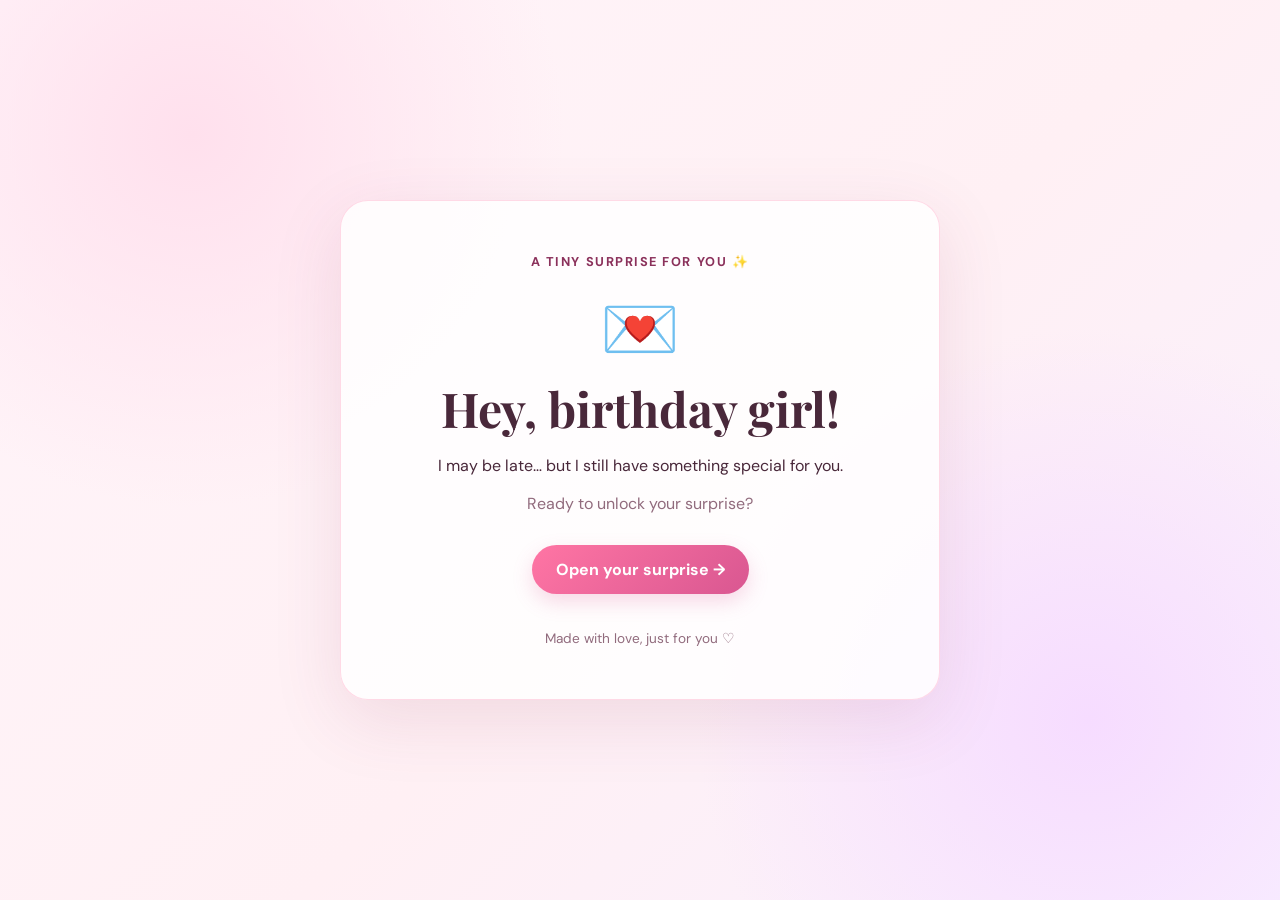
==== index.html @ 99374c66 "Add files via upload" ====
<!DOCTYPE html>
<html lang="en">
<head>
  <meta charset="UTF-8">
  <meta name="viewport" content="width=device-width, initial-scale=1.0">
  <title>A Little Surprise 💌</title>
  <link rel="stylesheet" href="style.css">
</head>
<body>
  <main class="card">
    <div class="eyebrow">A tiny surprise for you ✨</div>
    <div class="big-emoji float">💌</div>
    <h1>Hey, birthday girl!</h1>
    <p>I may be late… but I still have something special for you.</p>
    <p class="soft">Ready to unlock your surprise?</p>
    <a class="btn" href="game.html">Open your surprise →</a>
    <div class="tiny">Made with love, just for you ♡</div>
  </main>
  <script src="script.js"></script>
</body>
</html>
---- style.css ----
@import url('https://fonts.googleapis.com/css2?family=DM+Sans:wght@400;500;700&family=Playfair+Display:wght@600;700&display=swap');

:root {
  --pink: #ff6f9f;
  --deep: #8b315b;
  --ink: #49283a;
  --cream: #fff9fc;
}
* { box-sizing: border-box; }
body {
  margin: 0;
  min-height: 100vh;
  display: grid;
  place-items: center;
  padding: 22px;
  color: var(--ink);
  font-family: 'DM Sans', sans-serif;
  background:
    radial-gradient(circle at 15% 15%, #ffe0ed 0, transparent 28%),
    radial-gradient(circle at 85% 80%, #f6dcff 0, transparent 30%),
    linear-gradient(135deg, #fff5fa, #fff0f4 55%, #f8f0ff);
}
.card {
  width: min(100%, 600px);
  padding: clamp(26px, 6vw, 52px);
  text-align: center;
  background: rgba(255,255,255,.83);
  border: 1px solid rgba(255,111,159,.25);
  border-radius: 28px;
  box-shadow: 0 20px 70px rgba(139,49,91,.12);
  animation: appear .7s ease both;
}
.eyebrow { color: var(--deep); font-size: .8rem; letter-spacing: .12em; text-transform: uppercase; font-weight: 700; }
.big-emoji { font-size: 4rem; margin: 18px 0 8px; }
.float { animation: float 2.8s ease-in-out infinite; }
h1 { font: 700 clamp(2rem, 7vw, 3rem)/1.15 'Playfair Display', serif; margin: 10px 0 16px; }
p { line-height: 1.7; margin: 10px 0; }
.soft, .tiny { color: #916b7d; }
.tiny { margin-top: 28px; font-size: .85rem; }
.btn {
  display: inline-block;
  border: 0;
  border-radius: 999px;
  padding: 14px 24px;
  margin: 18px 5px 8px;
  color: white;
  background: linear-gradient(135deg, #ff75a4, #d95791);
  font: 700 1rem 'DM Sans', sans-serif;
  text-decoration: none;
  cursor: pointer;
  box-shadow: 0 8px 20px rgba(217,87,145,.22);
  transition: transform .2s, box-shadow .2s;
}
.btn:hover { transform: translateY(-2px); box-shadow: 0 12px 25px rgba(217,87,145,.3); }
.question { font-weight: 700; margin: 24px 0 14px; }
.choices { display: grid; gap: 10px; max-width: 360px; margin: 0 auto; }
.choice {
  padding: 13px 16px; border-radius: 14px; border: 1px solid #f2bdd1;
  background: #fff7fb; color: var(--ink); font: 500 1rem 'DM Sans', sans-serif; cursor: pointer;
}
.choice:hover { background: #ffe5ef; }
.feedback { min-height: 28px; color: var(--deep); font-weight: 700; }
.hidden { display: none !important; }
.text-link { display: block; color: #95677d; margin-top: 18px; font-size: .9rem; text-decoration: none; }
.text-link:hover { color: var(--deep); }
.letter { text-align: left; padding: 20px 22px; border-radius: 18px; background: #fff5f9; border: 1px dashed #efadc7; }
.letter p { margin: 0 0 14px; }
.signature { margin-top: 20px !important; }
.final-message { font-size: 1.08rem; }
.magic-message { margin-top: 20px; font: 600 1.3rem 'Playfair Display', serif; color: var(--deep); }
#confetti { position: fixed; inset: 0; overflow: hidden; pointer-events: none; }
.confetti-piece { position: absolute; top: -20px; font-size: 22px; animation: fall 3.2s linear forwards; }
@keyframes appear { from { opacity: 0; transform: translateY(12px) scale(.98); } to { opacity: 1; transform: translateY(0) scale(1); } }
@keyframes float { 0%,100% { transform: translateY(0) rotate(-3deg); } 50% { transform: translateY(-10px) rotate(3deg); } }
@keyframes fall { to { transform: translateY(110vh) rotate(500deg); opacity: .2; } }
@media (max-width: 420px) { .card { border-radius: 22px; } .big-emoji { font-size: 3.2rem; } }
@media (prefers-reduced-motion: reduce) { *, *::before, *::after { animation-duration: .01ms !important; transition-duration: .01ms !important; } }
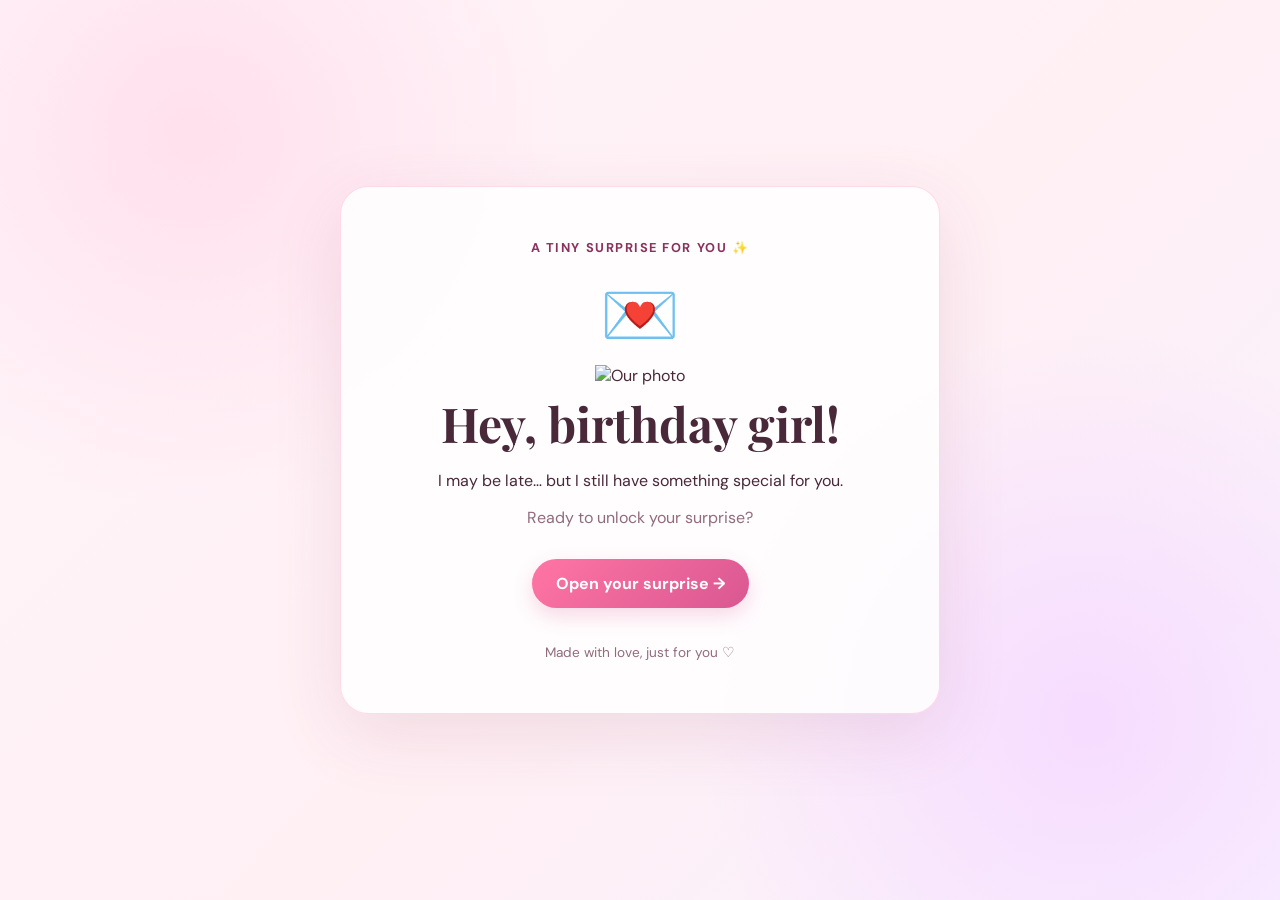
==== commit 3e4f0204: "Update index.html" ====
--- a/index.html
+++ b/index.html
@@ -10,6 +10,7 @@
   <main class="card">
     <div class="eyebrow">A tiny surprise for you ✨</div>
     <div class="big-emoji float">💌</div>
+    <img src="C:\Users\vishnu vira\Desktop\suji image\image1.jpeg" alt="Our photo" width="250">
     <h1>Hey, birthday girl!</h1>
     <p>I may be late… but I still have something special for you.</p>
     <p class="soft">Ready to unlock your surprise?</p>
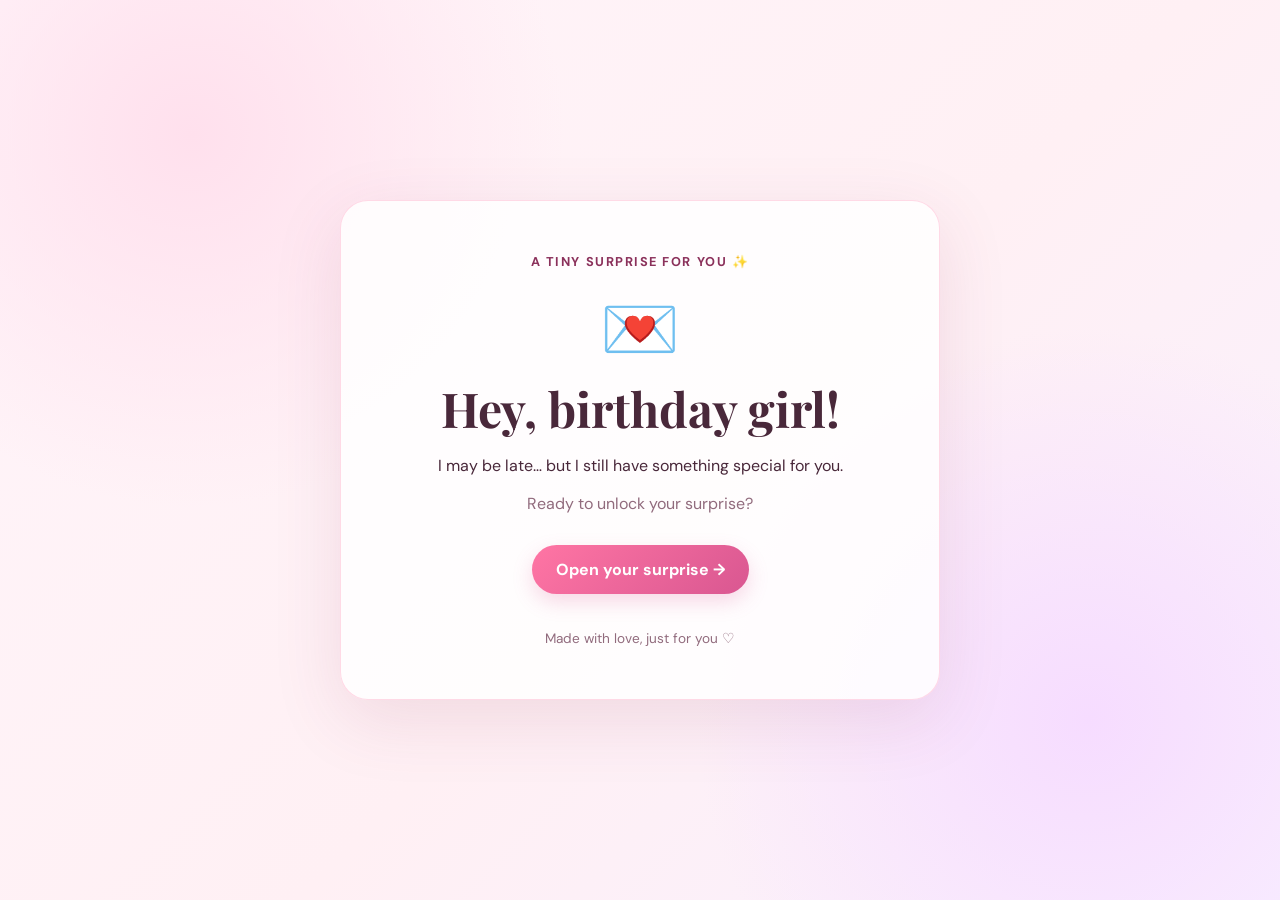
==== commit 6f6dc952: "Add files via upload" ====
--- a/index.html
+++ b/index.html
@@ -10,7 +10,6 @@
   <main class="card">
     <div class="eyebrow">A tiny surprise for you ✨</div>
     <div class="big-emoji float">💌</div>
-    <img src="C:\Users\vishnu vira\Desktop\suji image\image1.jpeg" alt="Our photo" width="250">
     <h1>Hey, birthday girl!</h1>
     <p>I may be late… but I still have something special for you.</p>
     <p class="soft">Ready to unlock your surprise?</p>
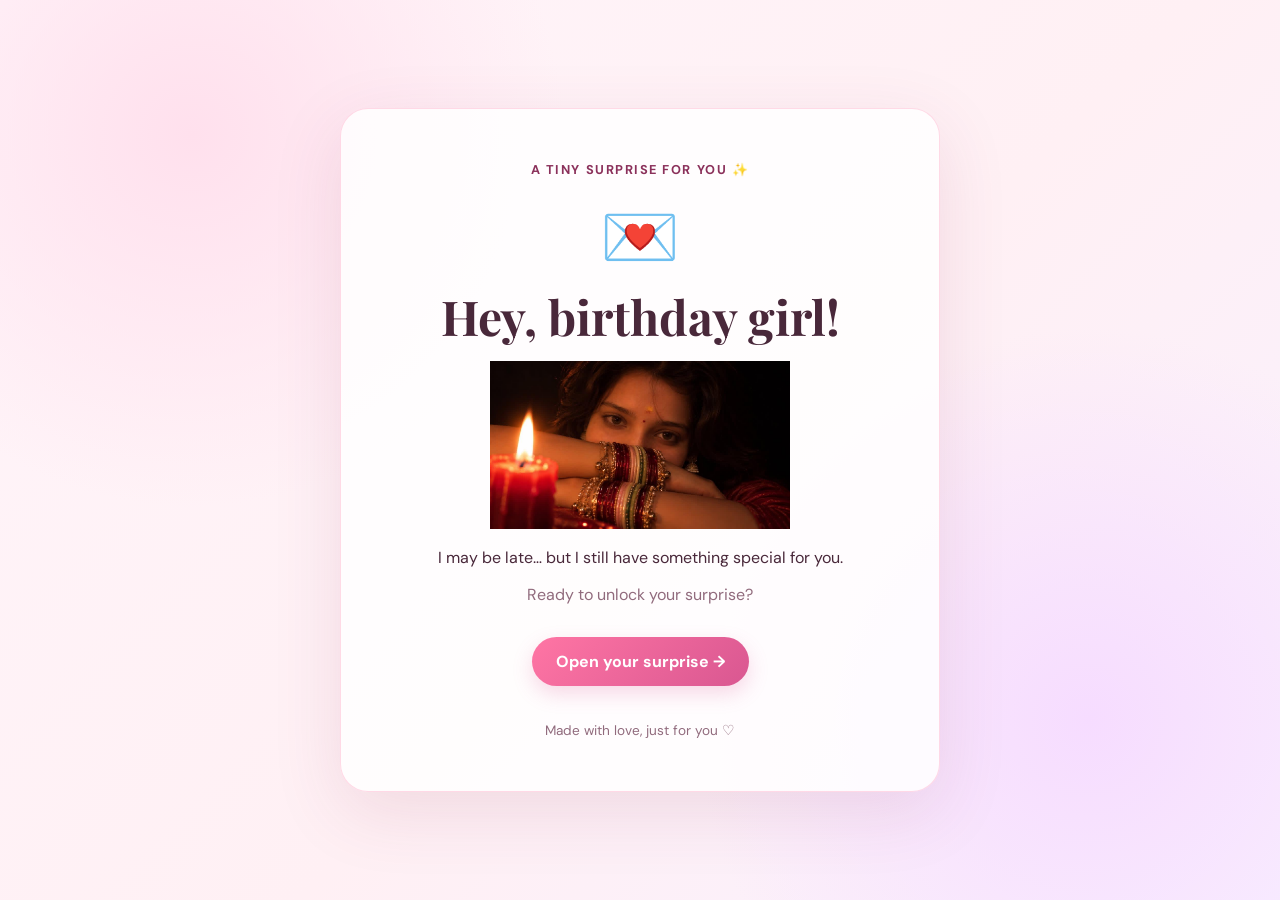
==== commit 97f3c8d7: "Update index.html" ====
--- a/index.html
+++ b/index.html
@@ -11,6 +11,7 @@
     <div class="eyebrow">A tiny surprise for you ✨</div>
     <div class="big-emoji float">💌</div>
     <h1>Hey, birthday girl!</h1>
+    <img src="image1.jpeg" width="300">
     <p>I may be late… but I still have something special for you.</p>
     <p class="soft">Ready to unlock your surprise?</p>
     <a class="btn" href="game.html">Open your surprise →</a>
